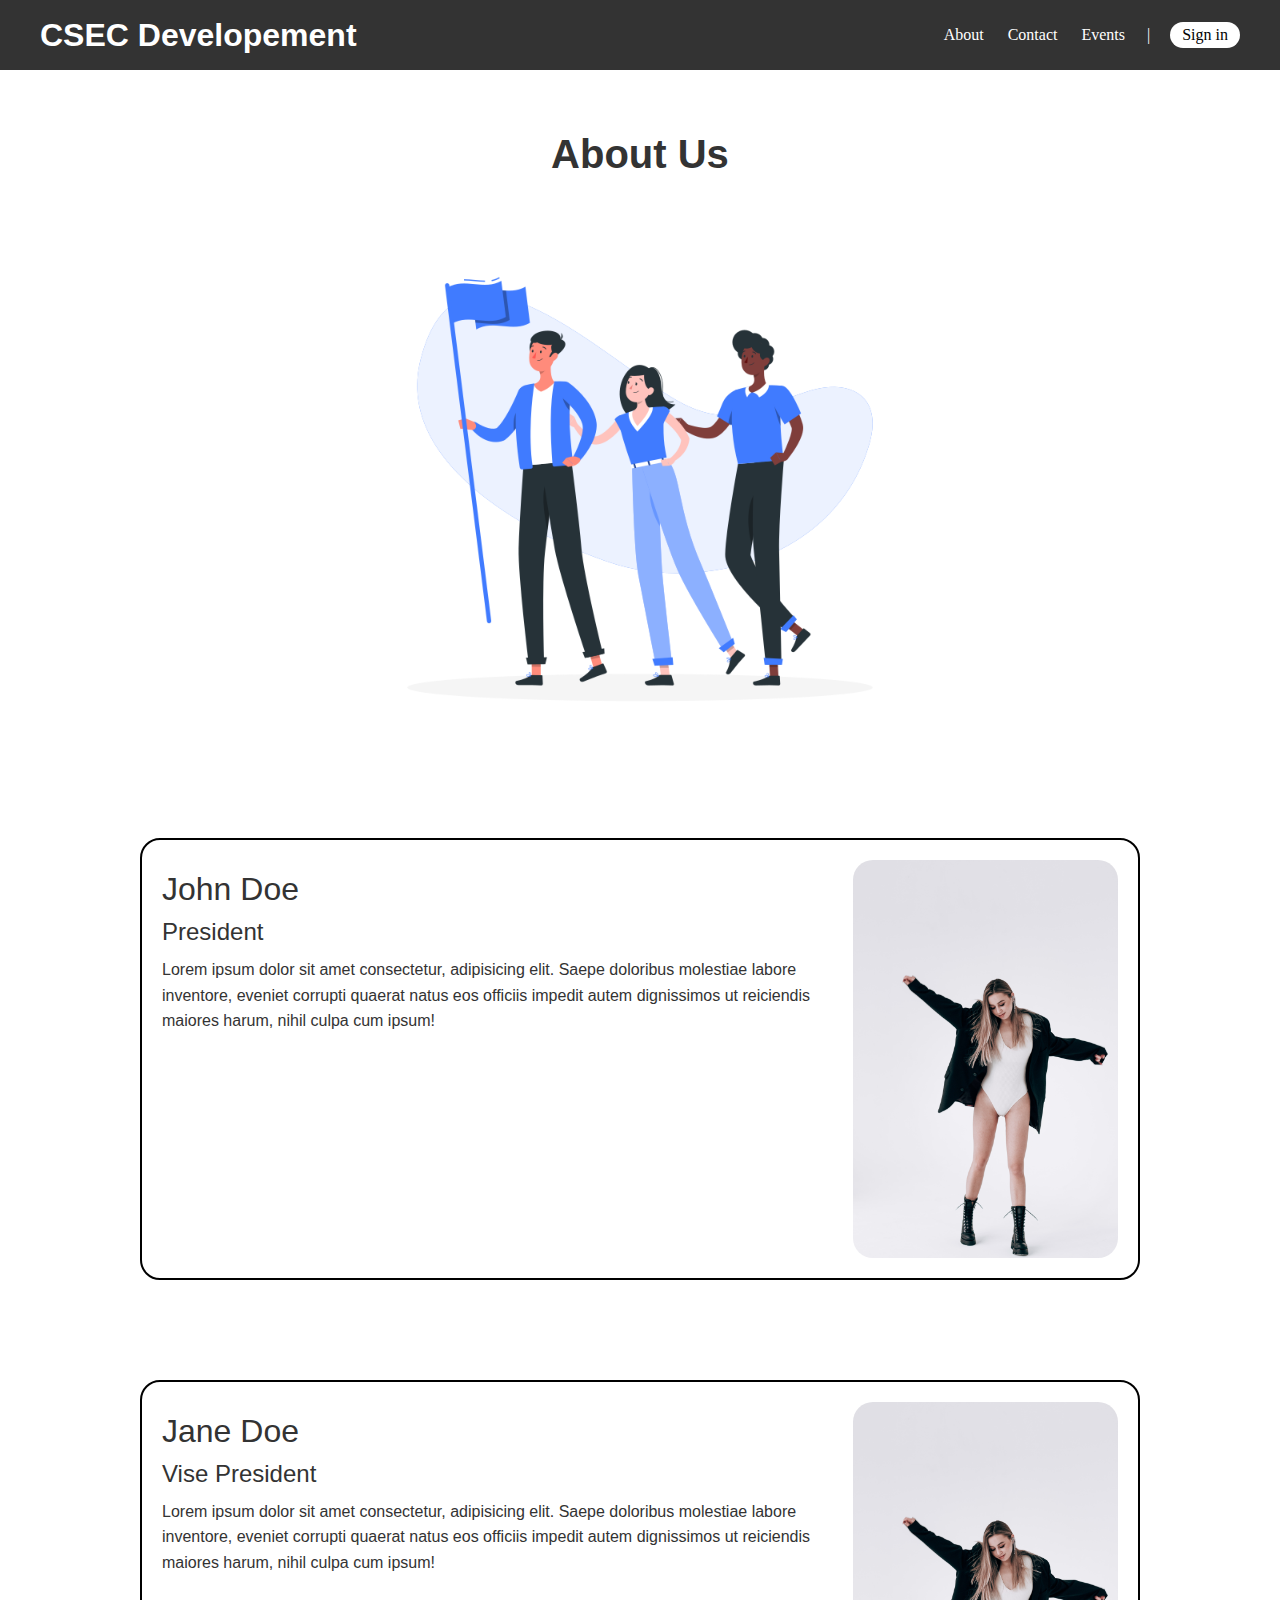
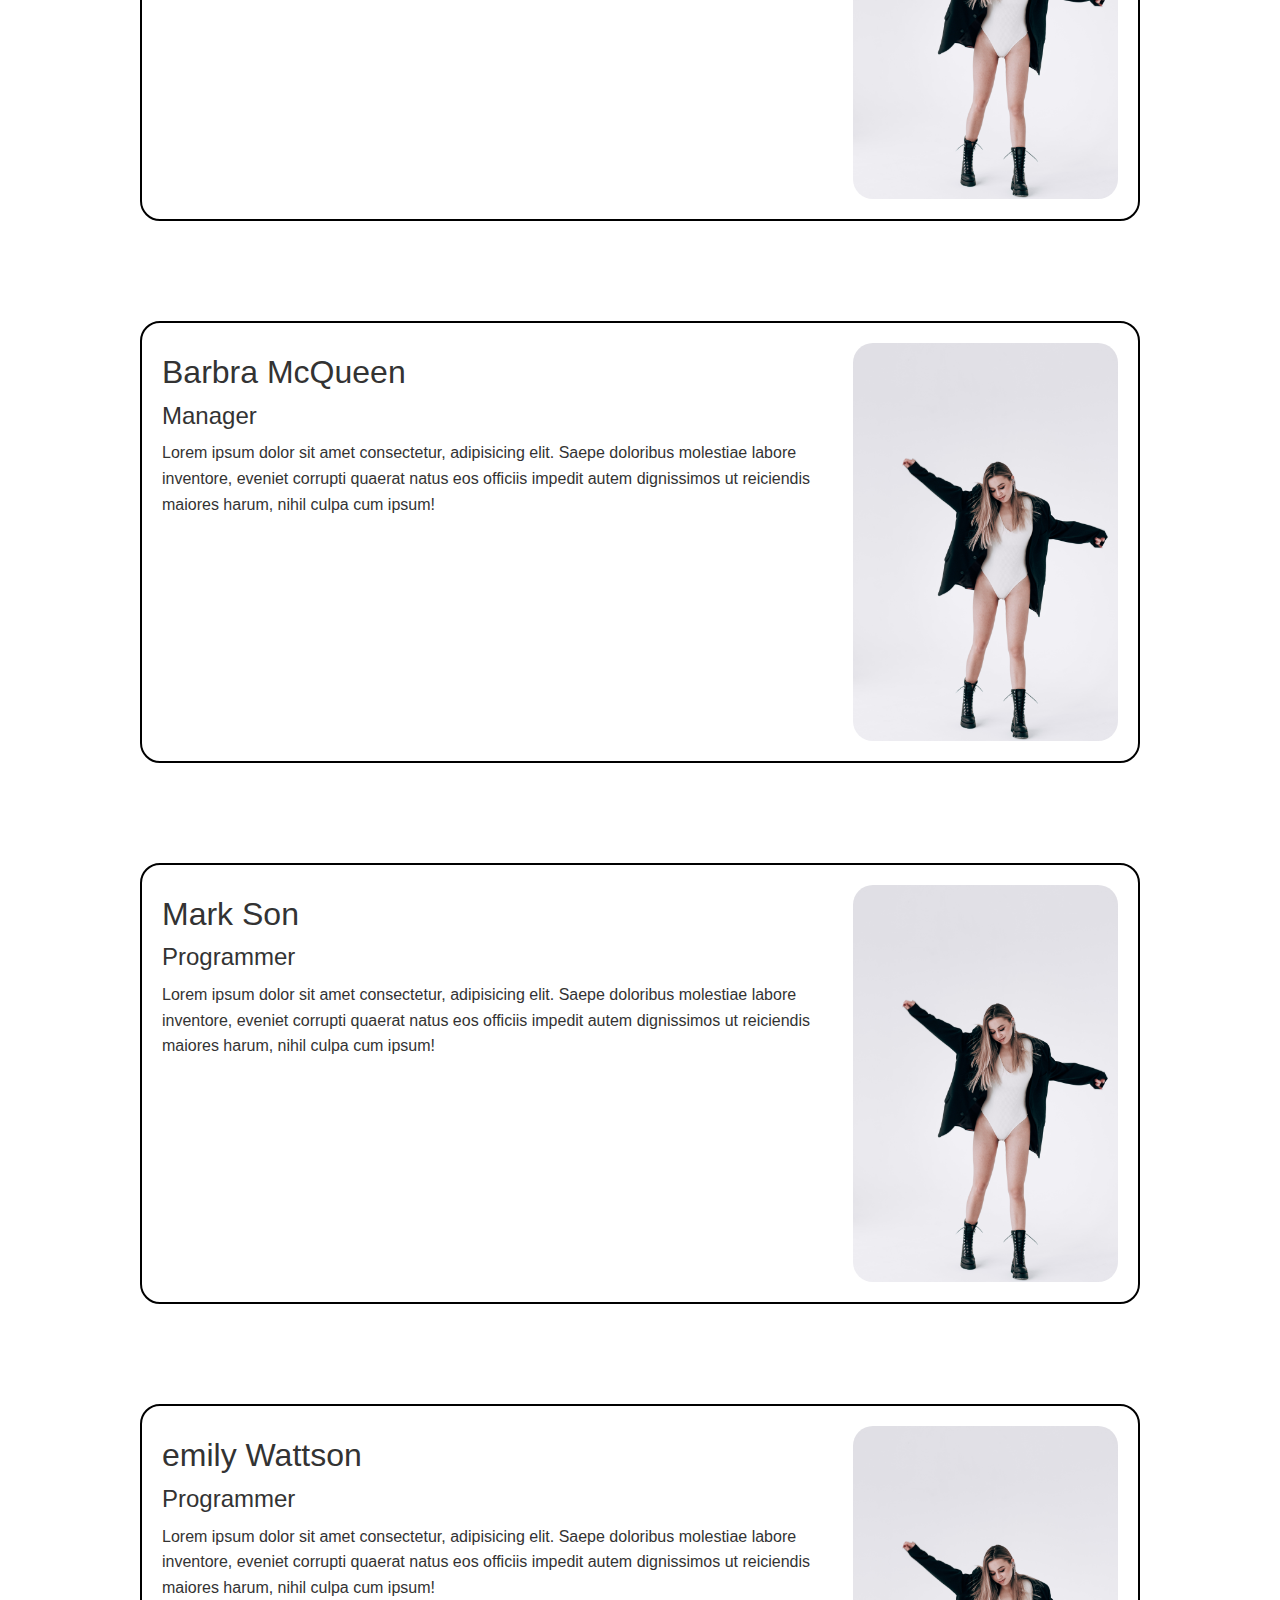
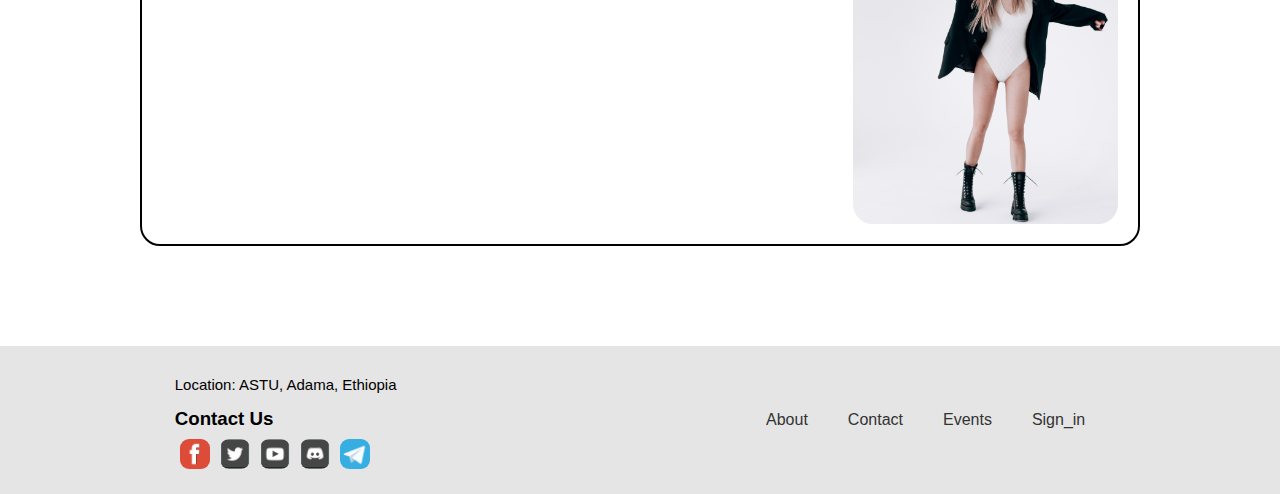
==== about.html @ eae14434 "finally wooohooo" ====
<!DOCTYPE html>
<html lang="en">
<head>
    <meta charset="UTF-8">
    <meta http-equiv="X-UA-Compatible" content="IE=edge">
    <meta name="viewport" content="width=device-width, initial-scale=1.0">
    <title>ICPC Developement | Coders Community</title>
    <link rel="icon" href="images/anime-girl-with-skirt_icon-icons.com_68046.ico">
    <link rel="stylesheet" href="css/about-style.css">
</head>
<body background="images/">
    <!-- Navbar -->
    <div class="navbar">
        <div class="container flex">
            <h1 class="logo">CSEC Developement</h1>
            <nav>
                <ul>
                    <li><a href="about.html">About</a></li>
                    <li><a href="contact.html">Contact</a></li>
                    <li><a href="event.html">Events</a></li>
                    <li class="separator">|</li>
                    <li class="alone"><a href="login.html">Sign in</a></li>
                </ul>
            </nav>
        </div>
    </div>

    <!-- About section -->
    <div class="main">
        <div class="head">
            <h1>About Us</h1>
            <img src="images/team spirit.png" alt="">
        </div>

        <div class="idCard help">
            <div class="description">
                <h1>John Doe</h1>
                <h2>President</h2>
                <p>Lorem ipsum dolor sit amet consectetur, adipisicing elit. Saepe doloribus molestiae labore inventore, eveniet corrupti quaerat natus eos officiis impedit autem dignissimos ut reiciendis maiores harum, nihil culpa cum ipsum!</p>
            </div>

            <div class="image">
                <img src="images/pexels-russian-girl.jpg" alt="">
            </div>
        </div>
        
        <div class="idCard help">
            <div class="description">
                <h1>Jane Doe</h1>
                <h2>Vise President</h2>
                <p>Lorem ipsum dolor sit amet consectetur, adipisicing elit. Saepe doloribus molestiae labore inventore, eveniet corrupti quaerat natus eos officiis impedit autem dignissimos ut reiciendis maiores harum, nihil culpa cum ipsum!</p>
            </div>

            <div class="image">
                <img src="images/pexels-russian-girl.jpg" alt="">
            </div>
        </div>
        
        <div class="idCard help">
            <div class="description">
                <h1>Barbra McQueen</h1>
                <h2>Manager</h2>
                <p>Lorem ipsum dolor sit amet consectetur, adipisicing elit. Saepe doloribus molestiae labore inventore, eveniet corrupti quaerat natus eos officiis impedit autem dignissimos ut reiciendis maiores harum, nihil culpa cum ipsum!</p>
            </div>

            <div class="image">
                <img src="images/pexels-russian-girl.jpg" alt="">
            </div>
        </div>
        
        <div class="idCard help">
            <div class="description">
                <h1>Mark Son</h1>
                <h2>Programmer</h2>
                <p>Lorem ipsum dolor sit amet consectetur, adipisicing elit. Saepe doloribus molestiae labore inventore, eveniet corrupti quaerat natus eos officiis impedit autem dignissimos ut reiciendis maiores harum, nihil culpa cum ipsum!</p>
            </div>

            <div class="image">
                <img src="images/pexels-russian-girl.jpg" alt="">
            </div>
        </div>
        
        <div class="idCard help">
           <div class="description">
                <h1>emily Wattson</h1>
                <h2>Programmer</h2>
                <p>Lorem ipsum dolor sit amet consectetur, adipisicing elit. Saepe doloribus molestiae labore inventore, eveniet corrupti quaerat natus eos officiis impedit autem dignissimos ut reiciendis maiores harum, nihil culpa cum ipsum!</p>
            </div>

            <div class="image">
                <img src="images/pexels-russian-girl.jpg" alt="">
            </div>
        </div>
        
    </div>

    <!-- footer section -->
    <footer>
        <div class="footer-content">
           <div class="container">
               <h2>Location: ASTU, Adama, Ethiopia</h2>
               <h3>Contact Us</h3>
               <ul class="footUl">
                   <li class="footLi"><img src="images/social_social_media_social_network_facebook_logotype_network_red_icon-icons.com_61235.png" alt=""></li>
                   <li class="footLi"><img src="images/2363052-bird-media-social-social-media-twitter_85505.png" alt=""></li>
                   <li class="footLi"><img src="images/2363389-google-media-social-social-media-video-youtube_85514.png" alt=""></li>
                   <li class="footLi"><img src="images/2363208-app-chat-discord-game-gamer-social_85471.png" alt=""></li>
                   <li class="footLi"><img src="images/telegram_tile_logo_icon_169640.png" alt=""></li>
               </ul>
           </div>

           <div class="footer-nav container">
            <nav class="footer-nav-comp">
                <ul class="navUl">
                    <li class="navLi"><a href="about.html">About</a></li>
                    <li class="navLi"><a href="contact.html">Contact</a></li>
                    <li class="navLi"><a href="event.html">Events</a></li>
                    <li class="navLi"><a href="login.html">Sign_in</a></li>
                </ul>
            </nav>
           </div>
        </div>
    </footer>
</body>
</html>
---- css/about-style.css ----
:root {
  --primary-color: #333;
  --secondary-color: rgb(0, 90, 121);
}

* {
  box-sizing: border-box;
  padding: 0px;
  margin: 0px;
}

body {
  font-family: "Lucida Sans", "Lucida Sans Regular", "Lucida Grande",
    "Lucida Sans Unicode", Geneva, Verdana, sans-serif;
  color: #333;
  line-height: 1.6;
  background-size: cover;
  background-position: right;
  background-attachment: fixed;
  background-repeat: no-repeat;
}

.logo {
  font-family: "Footlight MT Light", "Arial Narrow", Arial, sans-serif;
  font-weight: bold;
}

ul {
  list-style-type: none;
}

a {
  text-decoration: none;
  color: #333;
}

h1,
h2 {
  font-weight: 300;
  line-height: 1.2;
  margin: 10px 0px;
}

p {
  margin: 10px 0px;
}

img {
  width: 100%;
}

/* Navbar */
.navbar {
  font-family: Georgia, Cambria, Cochin, Times, "Times New Roman", serif;
  background-color: var(--primary-color);
  color: white;
  height: 70px;
}

.navbar ul {
  display: flex;
}

.navbar a:hover {
  border-bottom: 2px white solid;
}

.navbar a {
  color: white;
  padding: 7px;
  margin: 0 5px;
}

.navbar .flex {
  justify-content: space-between;
}

.head {
  display: flex;
  flex-direction: column;
  text-align: center;
  margin: 50px;
  align-content: center;
  justify-content: center;
}

.head h1 {
  font-weight: bolder;
  font-size: 40px;
  color: #333;
}

.head img {
  width: 600px;
  margin: auto;
}

.idCard {
  display: flex;
  flex-direction: row;
  max-width: 1000px;
  margin: auto;
  border: 2px black solid;
  border-radius: 20px;
  overflow: auto;
  padding: 20px;
  margin-bottom: 100px;
}

.image {
  display: flex;
  flex-direction: row;
  justify-content: center;
  width: 600px;
  border-radius: 20px;
  overflow: auto;
}

/* footer */
.footLi {
  width: 30px;
  height: 30px;
  margin: 5px;
  border-radius: 30%;
  overflow: hidden;
}

.footUl {
  display: flex;
  flex-direction: row;
  width: 100%;
  align-content: center;
  justify-content: left;
}

.footer-content {
  padding: 20px 0px;
  display: flex;
  flex-direction: row;
  background-color: rgba(0, 0, 0, 0.1);
  color: black;
  justify-content: space-between;
}

.footer-content h2 {
  font-size: 15px;
}

.navUl {
  display: flex;
  flex-direction: row;
}

.navLi {
  padding: 10px;
  margin: 10px;
}

.footer-nav {
  display: flex;
  flex-direction: row;
  align-items: center;
  justify-content: flex-end;
}

/* Utilities */
.container {
  max-width: 1300px;
  margin: 0 auto;
  overflow: auto;
  padding: 0 40px;
}

.card {
  color: #333;
  border-radius: 5px;
  box-shadow: 0 3px 10px rgba(0, 0, 0, 0.2);
  margin: 10px;
  text-align: center;
}

.btn {
  display: inline-block;
  padding: 10px 30px;
  cursor: pointer;
  background-color: var(--primary-color);
  color: white;
  border: none;
  border-radius: 5px;
}

.btn-outline {
  background-color: transparent;
  border: 1px white solid;
}

.main_showcase .btn-outline {
  background-color: whitesmoke;
  color: black;
  margin-top: 10px;
  border-radius: 30px;
}

.btn:hover {
  transform: scale(0.98);
}

.text-center {
  text-align: center;
}

.btn-secondary {
  background-color: transparent;
  border: 1px #333 solid;
  color: #333;
}

.flex {
  display: flex;
  justify-content: center;
  align-items: center;
  height: 100%;
}

.grid {
  display: grid;
  grid-template-columns: repeat(2, 1fr);
  gap: 20px;
  justify-content: center;
  align-items: center;
  height: 100%;
}

.separator {
  padding: 0px 10px;
}

.alone {
  border-radius: 25px;
  margin: 0px 0px 0px 10px;
  background-color: white;
}

.alone a {
  color: black;
}

.alone a:hover {
  border: 0px;
}

/* Tablets and under */
@media (max-width: 760px) {
  .grid,
  .showcase .grid,
  .showcase-2 .grid {
    grid-template-columns: 1fr;
    grid-template-rows: 1fr;
  }

  .showcase {
    height: auto;
  }

  .showcase-2 {
    height: auto;
  }

  .showcase-text {
    margin-top: 40px;
  }

  .showcase-form {
    justify-self: center;
    margin: auto;
  }

  .footer-content {
    display: flex;
    flex-direction: column;
  }

  .footUl {
    justify-content: space-between;
  }

  .footer-content h2 {
    text-align: center;
  }

  .footer-content h3 {
    text-align: center;
  }
}

/* Mobile and under */
@media (max-width: 720px) {
  .navbar {
    height: 110px;
  }

  .navbar .flex {
    flex-direction: column;
  }

  .navbar ul {
    padding: 10px;
    background-color: rgba(0, 0, 0, 0.1);
  }

  .alone {
    margin-left: -3px;
  }

  .logo {
    font-size: 30px;
    margin-top: auto;
  }

  .navbar a {
    margin: 0px;
  }

  .navLi {
    padding: 10px;
    margin: 0px;
  }

  .footer-content h3 {
    text-align: center;
  }

  .image {
    display: flex;
    flex-direction: row;
    justify-content: center;
    width: 600px;
    border-radius: 20px;
    overflow: auto;
  }
}

/* Mobile midium */
@media (max-width: 346px) {
  .navbar {
    height: 110px;
  }

  .navbar .flex {
    flex-direction: column;
  }

  .navbar ul {
    padding: 10px;
    background-color: rgba(0, 0, 0, 0.1);
  }

  .logo {
    font-size: 29px;
    margin-top: auto;
  }

  .navbar a {
    margin: 0px;
    padding: 5px;
    font-size: small;
  }

  .alone {
    display: flex;
    flex-direction: row;
    align-self: center;
  }

  .alone a {
    font-size: x-small;
  }

  .navLi {
    padding: 5px;
    margin: 0px;
  }

  .footer-content h3 {
    text-align: center;
  }
}
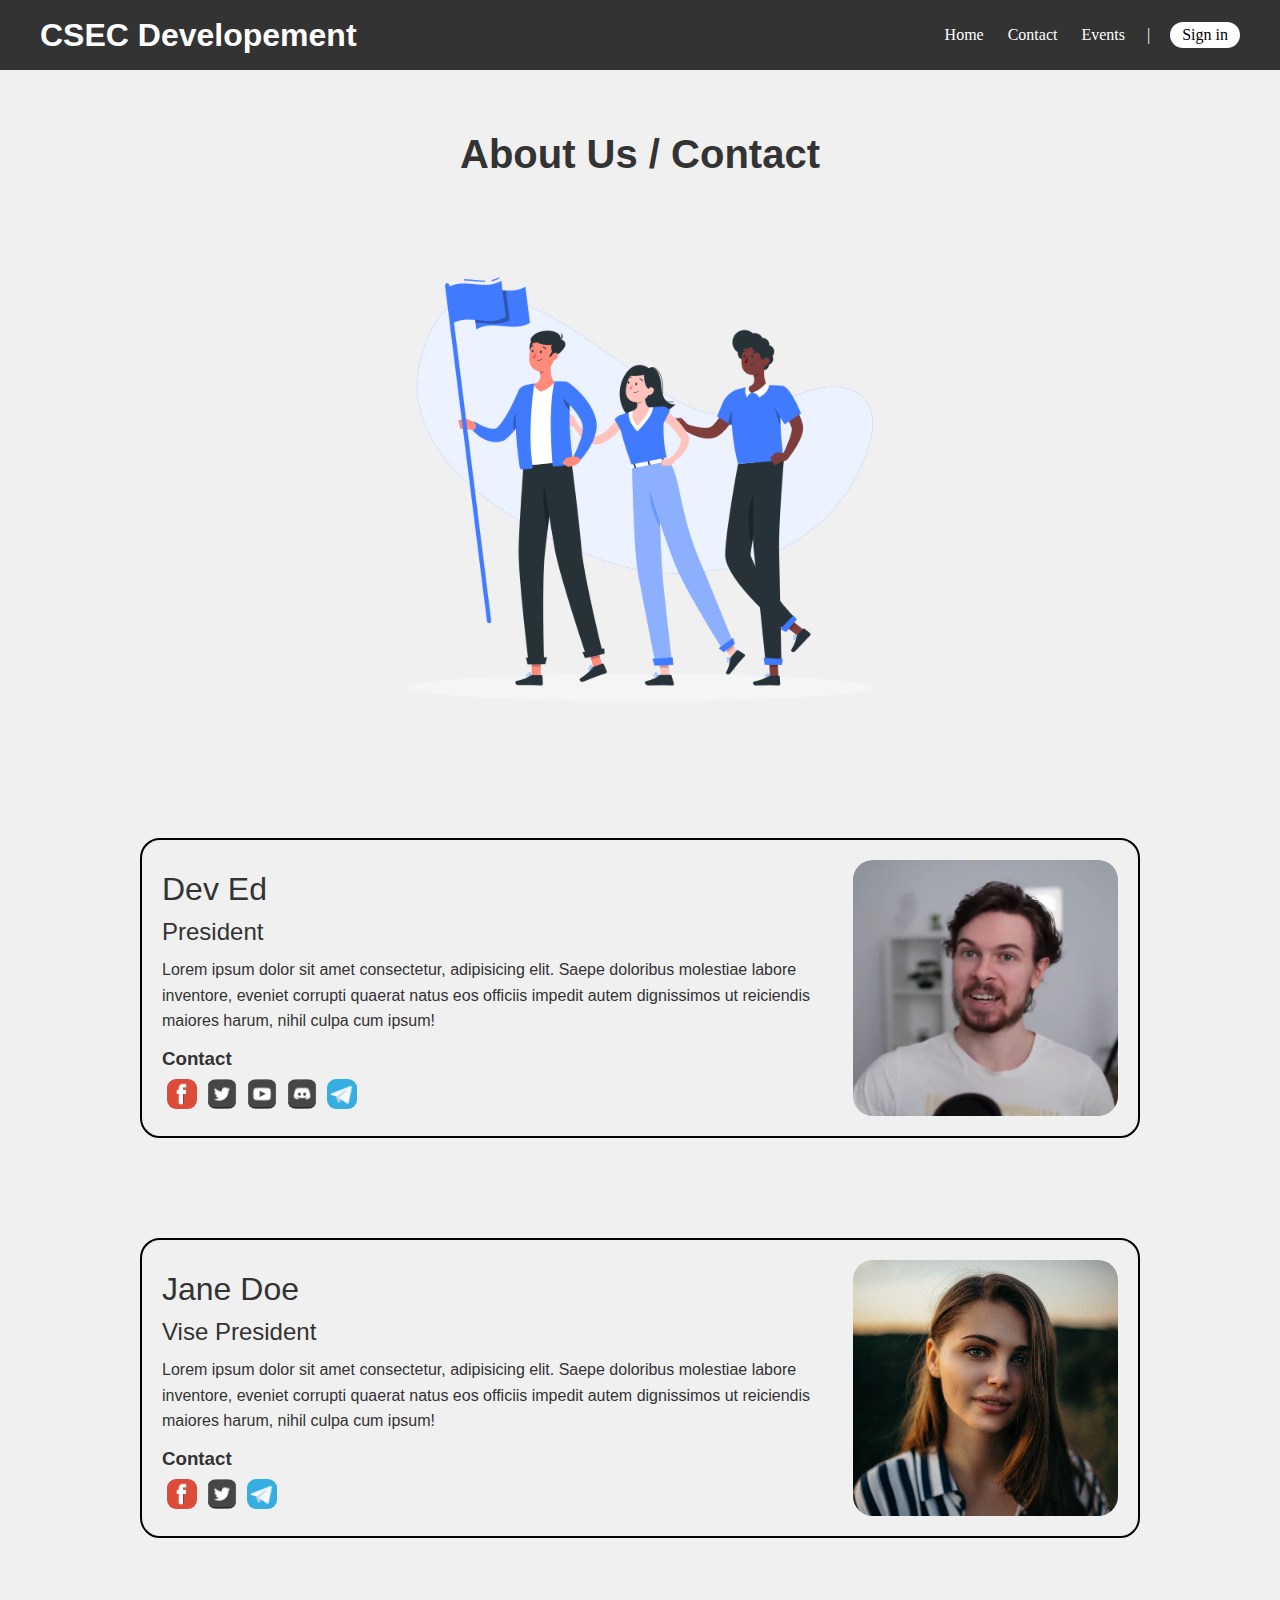
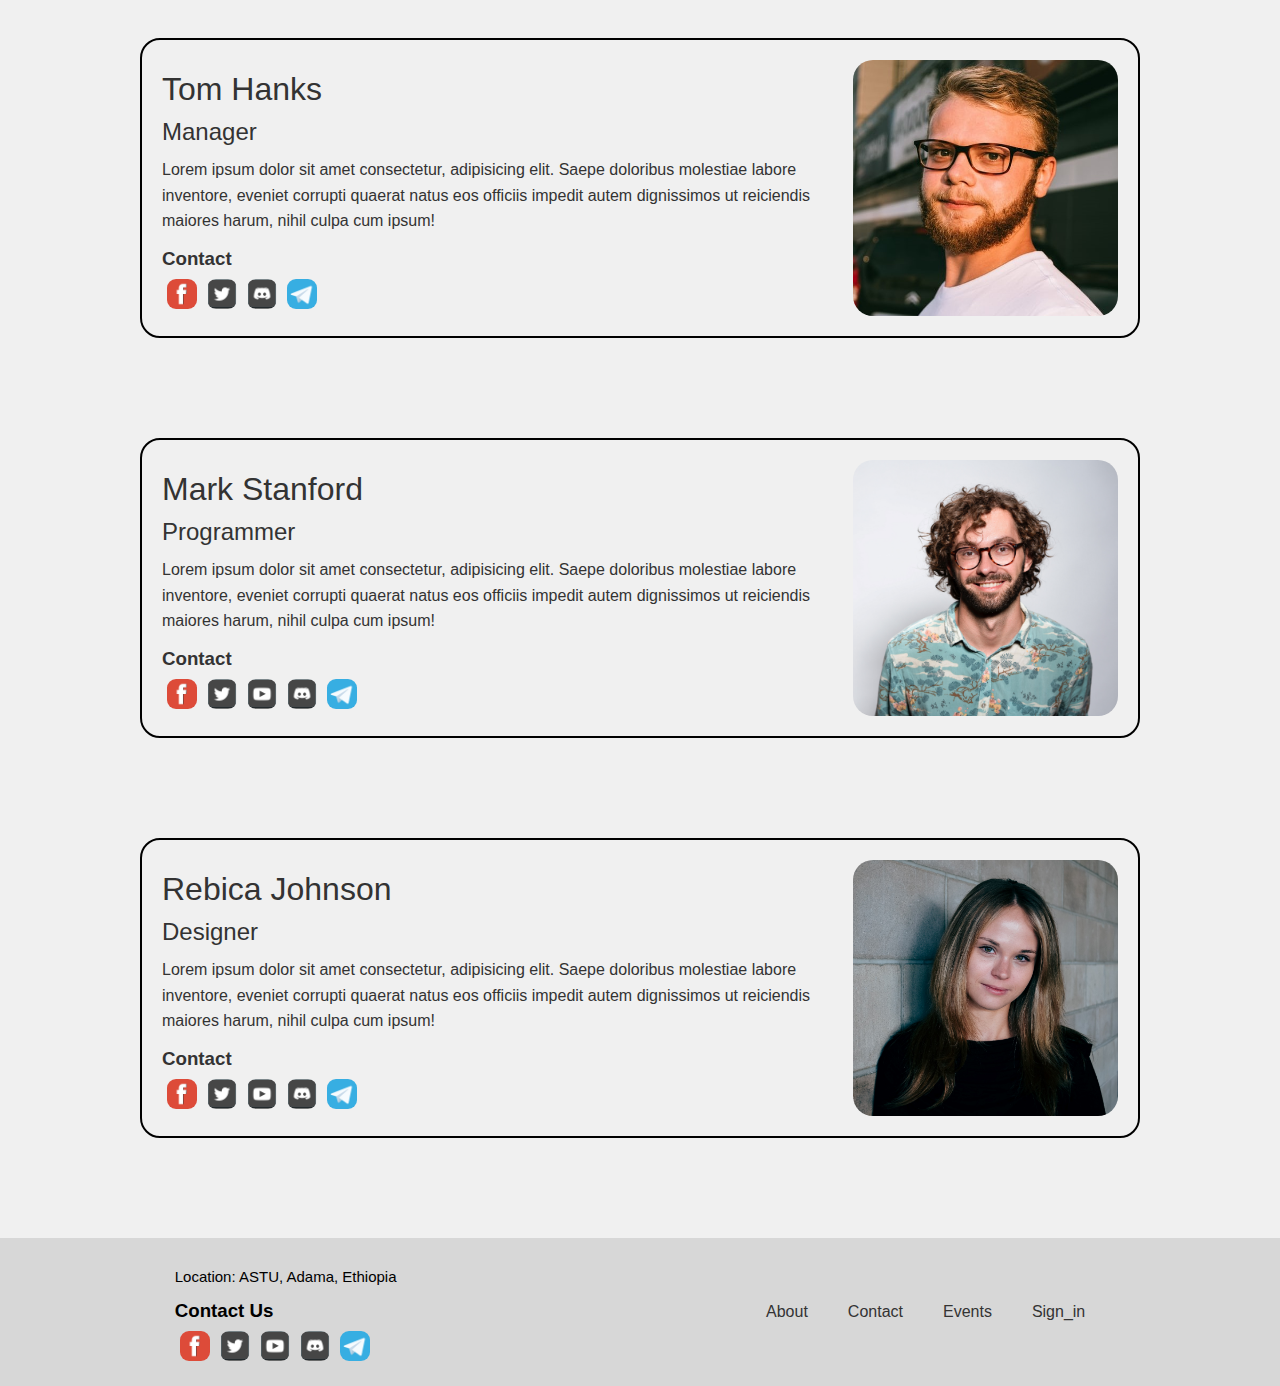
==== commit bcc5eb95: "final update about the uneccessary images and pages" ====
--- a/about.html
+++ b/about.html
@@ -4,19 +4,19 @@
     <meta charset="UTF-8">
     <meta http-equiv="X-UA-Compatible" content="IE=edge">
     <meta name="viewport" content="width=device-width, initial-scale=1.0">
-    <title>ICPC Developement | Coders Community</title>
+    <title>About and Contact Devs</title>
     <link rel="icon" href="images/anime-girl-with-skirt_icon-icons.com_68046.ico">
     <link rel="stylesheet" href="css/about-style.css">
 </head>
-<body background="images/">
+<body>
     <!-- Navbar -->
     <div class="navbar">
         <div class="container flex">
             <h1 class="logo">CSEC Developement</h1>
             <nav>
                 <ul>
-                    <li><a href="about.html">About</a></li>
-                    <li><a href="contact.html">Contact</a></li>
+                    <li><a href="index.html">Home</a></li>
+                    <li><a href="about.html">Contact</a></li>
                     <li><a href="event.html">Events</a></li>
                     <li class="separator">|</li>
                     <li class="alone"><a href="login.html">Sign in</a></li>
@@ -28,19 +28,27 @@
     <!-- About section -->
     <div class="main">
         <div class="head">
-            <h1>About Us</h1>
+            <h1>About Us / Contact</h1>
             <img src="images/team spirit.png" alt="">
         </div>
 
         <div class="idCard help">
             <div class="description">
-                <h1>John Doe</h1>
+                <h1>Dev Ed</h1>
                 <h2>President</h2>
                 <p>Lorem ipsum dolor sit amet consectetur, adipisicing elit. Saepe doloribus molestiae labore inventore, eveniet corrupti quaerat natus eos officiis impedit autem dignissimos ut reiciendis maiores harum, nihil culpa cum ipsum!</p>
+                <h3>Contact</h3> 
+                <ul class="footUl">
+                    <li class="footLi"><img src="images/social_social_media_social_network_facebook_logotype_network_red_icon-icons.com_61235.png" alt=""></li>
+                    <li class="footLi"><img src="images/2363052-bird-media-social-social-media-twitter_85505.png" alt=""></li>
+                    <li class="footLi"><img src="images/2363389-google-media-social-social-media-video-youtube_85514.png" alt=""></li>
+                    <li class="footLi"><img src="images/2363208-app-chat-discord-game-gamer-social_85471.png" alt=""></li>
+                    <li class="footLi"><img src="images/telegram_tile_logo_icon_169640.png" alt=""></li>
+                </ul>
             </div>
 
             <div class="image">
-                <img src="images/pexels-russian-girl.jpg" alt="">
+                <img src="images/Dev ed.png" alt="">
             </div>
         </div>
         
@@ -49,46 +57,75 @@
                 <h1>Jane Doe</h1>
                 <h2>Vise President</h2>
                 <p>Lorem ipsum dolor sit amet consectetur, adipisicing elit. Saepe doloribus molestiae labore inventore, eveniet corrupti quaerat natus eos officiis impedit autem dignissimos ut reiciendis maiores harum, nihil culpa cum ipsum!</p>
+                <h3>Contact</h3> 
+                <ul class="footUl">
+                    <li class="footLi"><img src="images/social_social_media_social_network_facebook_logotype_network_red_icon-icons.com_61235.png" alt=""></li>
+                    <li class="footLi"><img src="images/2363052-bird-media-social-social-media-twitter_85505.png" alt=""></li>
+                    <li class="footLi"><img src="images/telegram_tile_logo_icon_169640.png" alt=""></li>
+                </ul>
             </div>
 
             <div class="image">
-                <img src="images/pexels-russian-girl.jpg" alt="">
+                <img src="images/Vice-president.jpg" alt="">
             </div>
         </div>
         
         <div class="idCard help">
             <div class="description">
-                <h1>Barbra McQueen</h1>
+                <h1>Tom Hanks</h1>
                 <h2>Manager</h2>
                 <p>Lorem ipsum dolor sit amet consectetur, adipisicing elit. Saepe doloribus molestiae labore inventore, eveniet corrupti quaerat natus eos officiis impedit autem dignissimos ut reiciendis maiores harum, nihil culpa cum ipsum!</p>
+                <h3>Contact</h3> 
+                <ul class="footUl">
+                    <li class="footLi"><img src="images/social_social_media_social_network_facebook_logotype_network_red_icon-icons.com_61235.png" alt=""></li>
+                    <li class="footLi"><img src="images/2363052-bird-media-social-social-media-twitter_85505.png" alt=""></li>
+                    <li class="footLi"><img src="images/2363208-app-chat-discord-game-gamer-social_85471.png" alt=""></li>
+                    <li class="footLi"><img src="images/telegram_tile_logo_icon_169640.png" alt=""></li>
+                </ul>
             </div>
 
             <div class="image">
-                <img src="images/pexels-russian-girl.jpg" alt="">
+                <img src="images/manager.jpg" alt="">
             </div>
         </div>
         
         <div class="idCard help">
             <div class="description">
-                <h1>Mark Son</h1>
+                <h1>Mark Stanford</h1>
                 <h2>Programmer</h2>
                 <p>Lorem ipsum dolor sit amet consectetur, adipisicing elit. Saepe doloribus molestiae labore inventore, eveniet corrupti quaerat natus eos officiis impedit autem dignissimos ut reiciendis maiores harum, nihil culpa cum ipsum!</p>
+                <h3>Contact</h3> 
+                <ul class="footUl">
+                    <li class="footLi"><img src="images/social_social_media_social_network_facebook_logotype_network_red_icon-icons.com_61235.png" alt=""></li>
+                    <li class="footLi"><img src="images/2363052-bird-media-social-social-media-twitter_85505.png" alt=""></li>
+                    <li class="footLi"><img src="images/2363389-google-media-social-social-media-video-youtube_85514.png" alt=""></li>
+                    <li class="footLi"><img src="images/2363208-app-chat-discord-game-gamer-social_85471.png" alt=""></li>
+                    <li class="footLi"><img src="images/telegram_tile_logo_icon_169640.png" alt=""></li>
+                </ul>
             </div>
 
             <div class="image">
-                <img src="images/pexels-russian-girl.jpg" alt="">
+                <img src="images/programmer-1.jpg" alt="">
             </div>
         </div>
         
         <div class="idCard help">
            <div class="description">
-                <h1>emily Wattson</h1>
-                <h2>Programmer</h2>
+                <h1>Rebica Johnson</h1>
+                <h2>Designer</h2>
                 <p>Lorem ipsum dolor sit amet consectetur, adipisicing elit. Saepe doloribus molestiae labore inventore, eveniet corrupti quaerat natus eos officiis impedit autem dignissimos ut reiciendis maiores harum, nihil culpa cum ipsum!</p>
+                <h3>Contact</h3> 
+                <ul class="footUl">
+                    <li class="footLi"><img src="images/social_social_media_social_network_facebook_logotype_network_red_icon-icons.com_61235.png" alt=""></li>
+                    <li class="footLi"><img src="images/2363052-bird-media-social-social-media-twitter_85505.png" alt=""></li>
+                    <li class="footLi"><img src="images/2363389-google-media-social-social-media-video-youtube_85514.png" alt=""></li>
+                    <li class="footLi"><img src="images/2363208-app-chat-discord-game-gamer-social_85471.png" alt=""></li>
+                    <li class="footLi"><img src="images/telegram_tile_logo_icon_169640.png" alt=""></li>
+                </ul>
             </div>
 
             <div class="image">
-                <img src="images/pexels-russian-girl.jpg" alt="">
+                <img src="images/designer.jpg" alt="">
             </div>
         </div>
         
--- a/css/about-style.css
+++ b/css/about-style.css
@@ -14,10 +14,7 @@
     "Lucida Sans Unicode", Geneva, Verdana, sans-serif;
   color: #333;
   line-height: 1.6;
-  background-size: cover;
-  background-position: right;
-  background-attachment: fixed;
-  background-repeat: no-repeat;
+  background-color: #f0f0f0;
 }
 
 .logo {
@@ -105,6 +102,7 @@
   overflow: auto;
   padding: 20px;
   margin-bottom: 100px;
+  height: 300px;
 }
 
 .image {
@@ -115,7 +113,6 @@
   border-radius: 20px;
   overflow: auto;
 }
-
 /* footer */
 .footLi {
   width: 30px;
